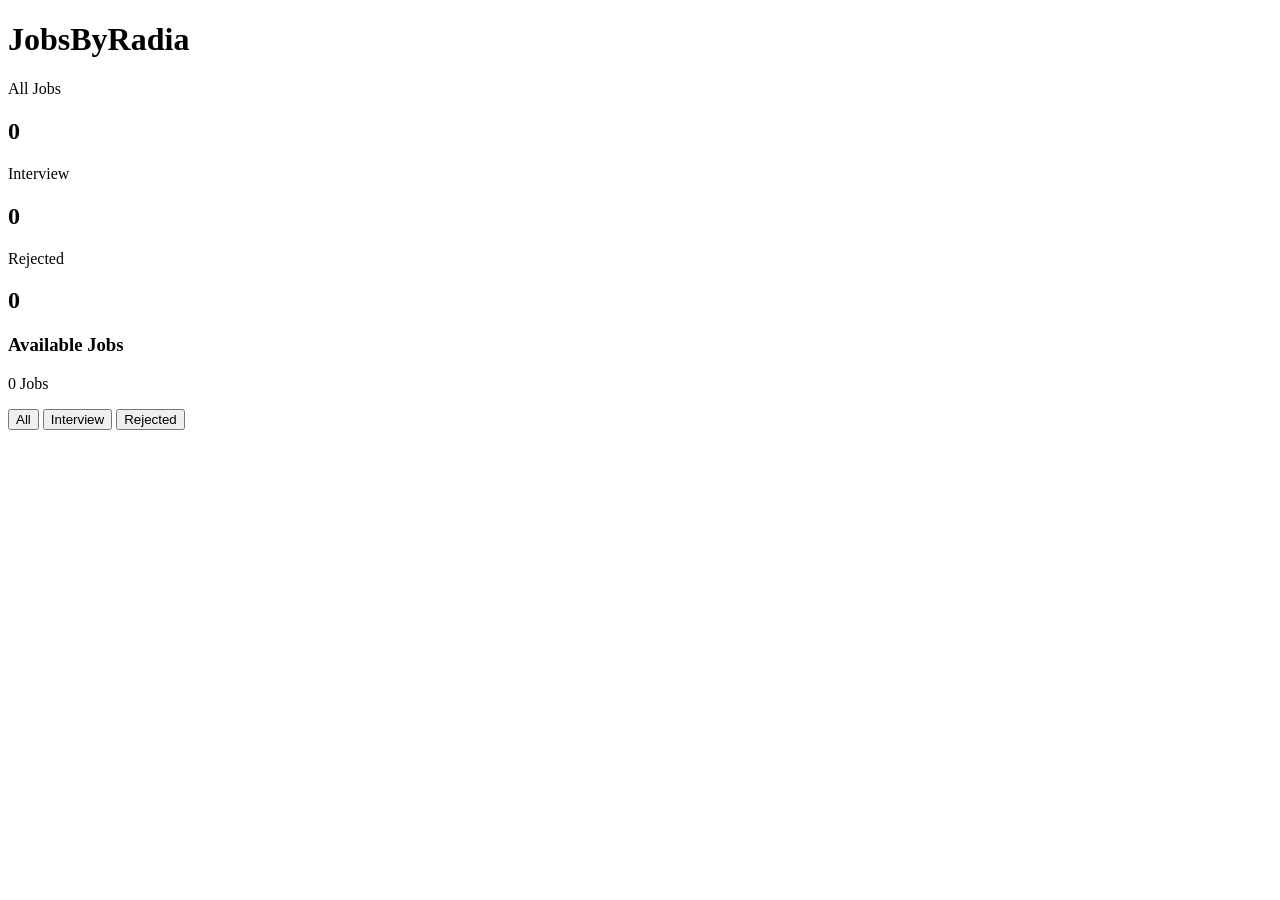
==== index.html @ d707043c "message" ====
<!DOCTYPE html>
<html>
    <head>
        <title>JobsByRadia Dashboard</title>
        <link rel="stylesheet" href="style.css">
    </head>

    <body>

        <h1 class="title">JobsByRadia</h1>
        <div class="dashboard">
            <div class="box">
                <p>All Jobs</p>
                <h2 id="allCount">0</h2>
            </div>

            <div class="box">

                <p>Interview</p>
                
                <h2 id="inter">0</h2>


            </div>

            <div class="box">
                <p>Rejected</p>
                <h2 id="reje">0</h2>


            </div>
        </div>


        <div class="jobs-header">
            <h3>Available Jobs</h3>
            <p id="jobCount">0 Jobs</p>

        </div>


        <div class="tabs">
            <button onclick="show('all', event)">All</button>

    
            <button onclick="show('interview', event)">Interview</button>
            <button onclick="show('rejected', event)">Rejected</button>
        </div>


        <div id="jobContainer"></div>
        <script src="script.js"></script>


    </body>
    
</html>
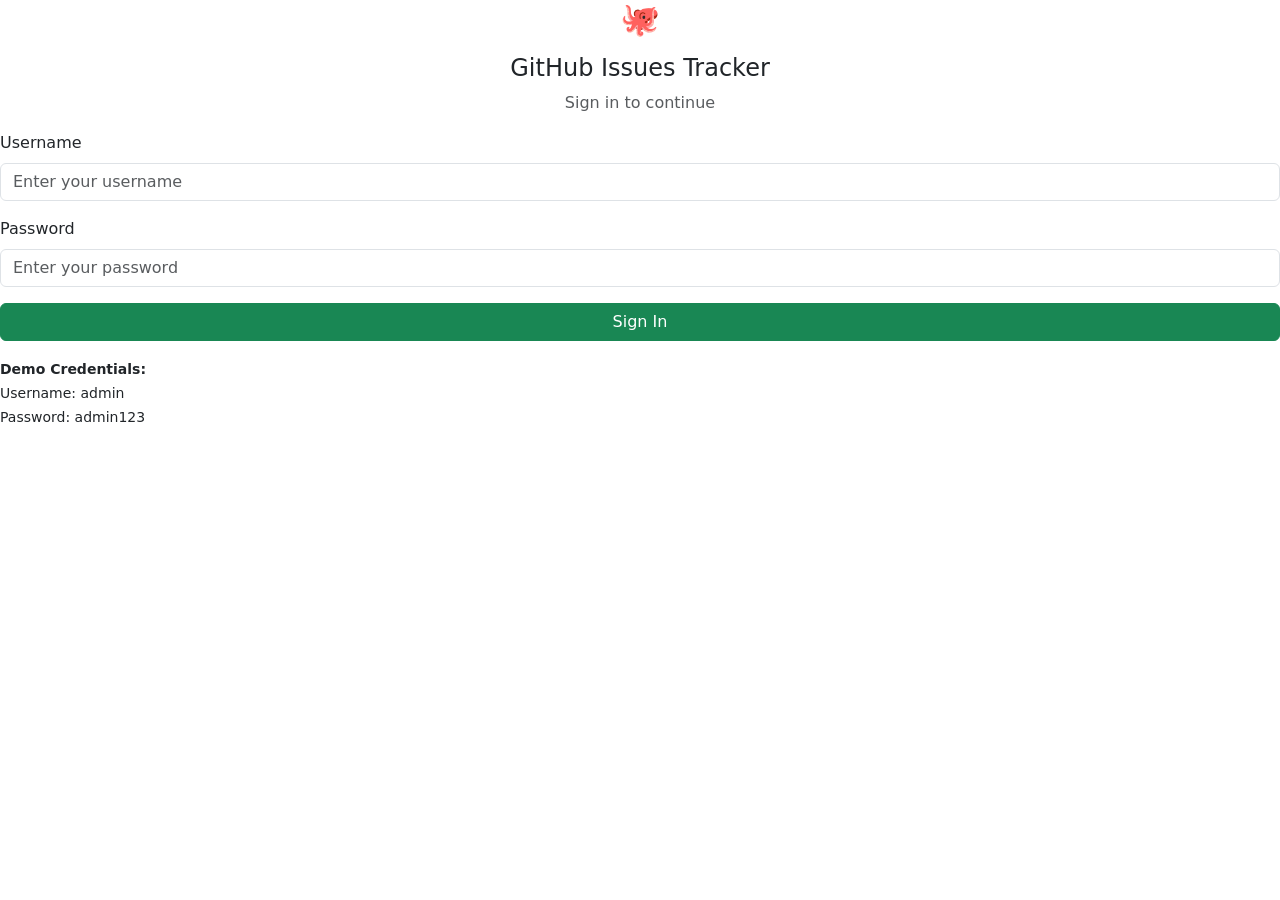
==== commit b5ce4cbc: "Update index.html" ====
--- a/index.html
+++ b/index.html
@@ -1,57 +1,58 @@
 <!DOCTYPE html>
-<html>
-    <head>
-        <title>JobsByRadia Dashboard</title>
-        <link rel="stylesheet" href="style.css">
-    </head>
+<html lang="en">
+<head>
+    <meta charset="UTF-8">
+    <meta name="viewport" content="width=device-width, initial-scale=1.0">
+    <title>Login Page</title>
+    <link rel="stylesheet" href="https://cdn.jsdelivr.net/npm/bootstrap@5.3.0/dist/css/bootstrap.min.css">
+    <link rel="stylesheet" href="style.css">
+</head>
+<body>
 
-    <body>
+    <div class="login-box">
 
-        <h1 class="title">JobsByRadia</h1>
-        <div class="dashboard">
-            <div class="box">
-                <p>All Jobs</p>
-                <h2 id="allCount">0</h2>
-            </div>
-
-            <div class="box">
-
-                <p>Interview</p>
-                
-                <h2 id="inter">0</h2>
-
-
-            </div>
-
-            <div class="box">
-                <p>Rejected</p>
-                <h2 id="reje">0</h2>
-
-
-            </div>
+        <div class="text-center mb-3">
+            <h2>🐙</h2>
         </div>
 
+        <h4 class="text-center">GitHub Issues Tracker</h4>
+        <p class="text-center text-muted">Sign in to continue</p>
 
-        <div class="jobs-header">
-            <h3>Available Jobs</h3>
-            <p id="jobCount">0 Jobs</p>
-
+        <div class="mb-3">
+            <label class="form-label">Username</label>
+            <input type="text" class="form-control" id="username" placeholder="Enter your username">
         </div>
 
-
-        <div class="tabs">
-            <button onclick="show('all', event)">All</button>
-
-    
-            <button onclick="show('interview', event)">Interview</button>
-            <button onclick="show('rejected', event)">Rejected</button>
+        <div class="mb-3">
+            <label class="form-label">Password</label>
+            <input type="password" class="form-control" id="password" placeholder="Enter your password">
         </div>
 
+        <button class="btn btn-success w-100" onclick="doLogin()">Sign In</button>
 
-        <div id="jobContainer"></div>
-        <script src="script.js"></script>
+        <p class="text-danger mt-2" id="errorMsg" style="display:none;">Wrong username or password!</p>
 
+        <div class="demo-box mt-3">
+            <small><strong>Demo Credentials:</strong></small><br>
+            <small>Username: admin</small><br>
+            <small>Password: admin123</small>
+        </div>
 
-    </body>
-    
-</html>+    </div>
+
+    <script>
+        function doLogin() {
+            let username = document.getElementById("username").value
+            let password = document.getElementById("password").value
+
+            if (username == "admin" && password == "admin123") {
+                localStorage.setItem("loggedIn", "true")
+                window.location.href = "dashboard.html"
+            } else {
+                document.getElementById("errorMsg").style.display = "block"
+            }
+        }
+    </script>
+
+</body>
+</html>
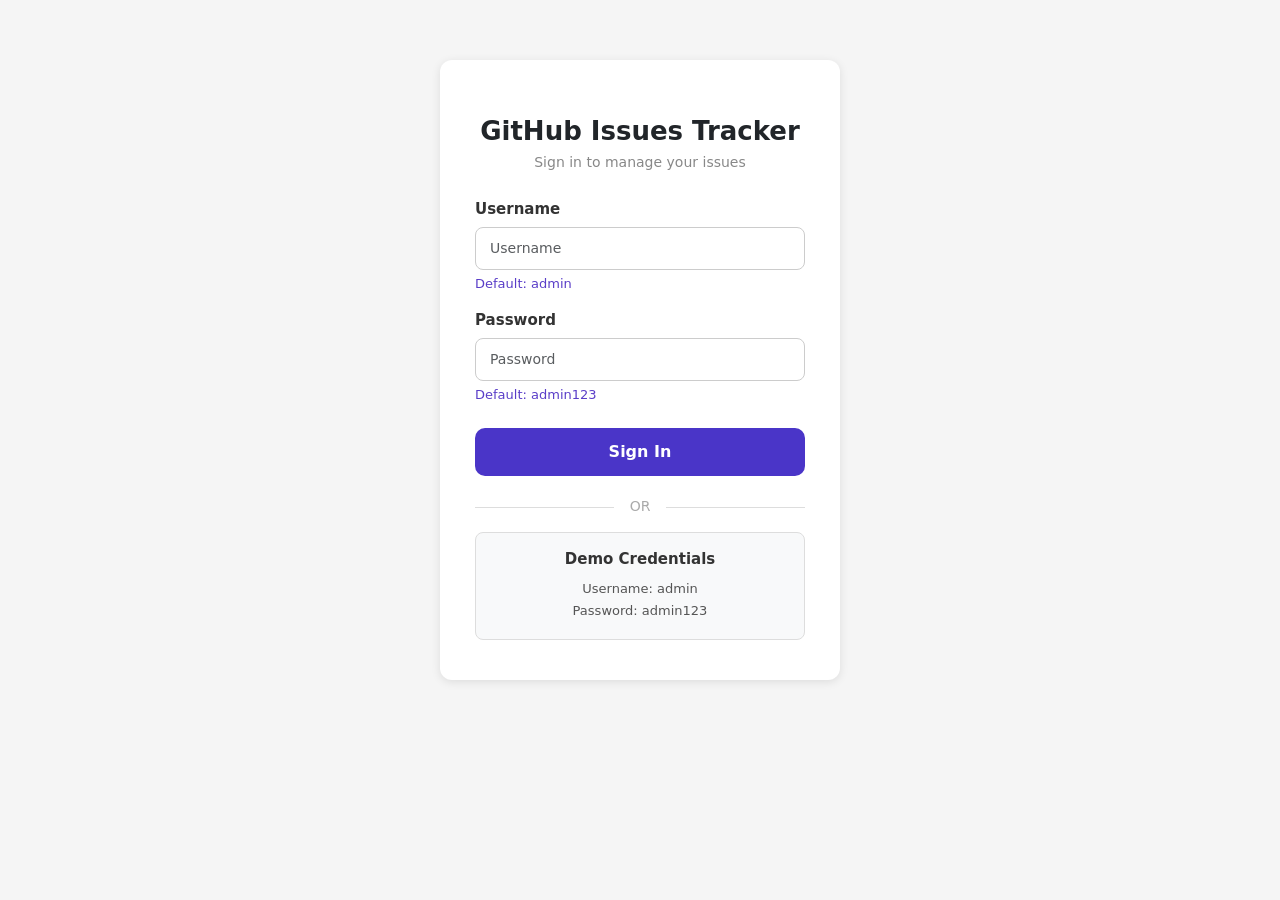
==== commit 2077018c: "Update index.html" ====
--- a/index.html
+++ b/index.html
@@ -12,38 +12,44 @@
     <div class="login-box">
 
         <div class="text-center mb-3">
-            <h2>🐙</h2>
+            <img src="logo.jpg" class="login-logo" alt="" onerror="this.style.display='none'">
         </div>
 
-        <h4 class="text-center">GitHub Issues Tracker</h4>
-        <p class="text-center text-muted">Sign in to continue</p>
+        <h3 class="text-center login-title">GitHub Issues Tracker</h3>
+        <p class="text-center login-subtitle">Sign in to manage your issues</p>
 
         <div class="mb-3">
-            <label class="form-label">Username</label>
-            <input type="text" class="form-control" id="username" placeholder="Enter your username">
+            <label class="login-label">Username</label>
+            <input type="text" class="form-control login-input" id="username" placeholder="Username">
+            <small class="default-hint">Default: admin</small>
         </div>
 
         <div class="mb-3">
-            <label class="form-label">Password</label>
-            <input type="password" class="form-control" id="password" placeholder="Enter your password">
+            <label class="login-label">Password</label>
+            <input type="password" class="form-control login-input" id="password" placeholder="Password">
+            <small class="default-hint">Default: admin123</small>
         </div>
 
-        <button class="btn btn-success w-100" onclick="doLogin()">Sign In</button>
+        <button class="btn login-btn w-100 mt-2" onclick="doLogin()">Sign In</button>
 
         <p class="text-danger mt-2" id="errorMsg" style="display:none;">Wrong username or password!</p>
 
-        <div class="demo-box mt-3">
-            <small><strong>Demo Credentials:</strong></small><br>
-            <small>Username: admin</small><br>
-            <small>Password: admin123</small>
+        <div class="or-divider">
+            <span>OR</span>
+        </div>
+
+        <div class="demo-box mt-2">
+            <p class="demo-title">Demo Credentials</p>
+            <p class="demo-info">Username: admin</p>
+            <p class="demo-info">Password: admin123</p>
         </div>
 
     </div>
 
     <script>
         function doLogin() {
-            let username = document.getElementById("username").value
-            let password = document.getElementById("password").value
+            var username = document.getElementById("username").value
+            var password = document.getElementById("password").value
 
             if (username == "admin" && password == "admin123") {
                 localStorage.setItem("loggedIn", "true")
--- a/style.css
+++ b/style.css
@@ -0,0 +1,366 @@
+/* ===== login page ===== */
+
+body {
+    background-color: #f5f5f5;
+}
+
+.login-box {
+    width: 400px;
+    background-color: white;
+    padding: 40px 35px;
+    border-radius: 12px;
+    margin: 60px auto;
+    box-shadow: 0 2px 10px rgba(0, 0, 0, 0.1);
+}
+
+/* logo image at top of login */
+.login-logo {
+    width: 80px;
+    height: 80px;
+    object-fit: contain;
+    border-radius: 50%;
+}
+
+.login-title {
+    font-weight: 800;
+    font-size: 26px;
+    margin-bottom: 5px;
+}
+
+.login-subtitle {
+    color: #888;
+    font-size: 14px;
+    margin-bottom: 25px;
+}
+
+/* bold labels like in the reference */
+.login-label {
+    font-weight: 700;
+    font-size: 15px;
+    display: block;
+    margin-bottom: 6px;
+    color: #333;
+}
+
+.login-input {
+    border: 1px solid #ccc;
+    border-radius: 8px;
+    padding: 10px 14px;
+    font-size: 14px;
+}
+
+.login-input:focus {
+    border-color: #5a3ec8;
+    box-shadow: 0 0 0 3px rgba(90, 62, 200, 0.1);
+    outline: none;
+}
+
+/* "Default: admin" text under inputs */
+.default-hint {
+    color: #5a3ec8;
+    font-size: 13px;
+    margin-top: 4px;
+    display: block;
+}
+
+/* purple sign in button */
+.login-btn {
+    background-color: #4a35c8;
+    color: white;
+    font-size: 16px;
+    padding: 12px;
+    border-radius: 10px;
+    border: none;
+    font-weight: 600;
+}
+
+.login-btn:hover {
+    background-color: #3a28a0;
+    color: white;
+}
+
+/* OR divider line */
+.or-divider {
+    text-align: center;
+    margin: 20px 0 15px 0;
+    position: relative;
+    color: #aaa;
+    font-size: 14px;
+}
+
+.or-divider::before {
+    content: "";
+    position: absolute;
+    top: 50%;
+    left: 0;
+    width: 42%;
+    height: 1px;
+    background-color: #ddd;
+}
+
+.or-divider::after {
+    content: "";
+    position: absolute;
+    top: 50%;
+    right: 0;
+    width: 42%;
+    height: 1px;
+    background-color: #ddd;
+}
+
+/* demo credentials box */
+.demo-box {
+    background-color: #f8f9fa;
+    border: 1px solid #ddd;
+    border-radius: 8px;
+    padding: 15px;
+    text-align: center;
+}
+
+.demo-title {
+    font-size: 15px;
+    font-weight: 600;
+    color: #333;
+    margin-bottom: 8px;
+}
+
+.demo-info {
+    font-size: 13px;
+    color: #555;
+    margin-bottom: 3px;
+}
+
+
+/* ===== dashboard page ===== */
+
+.tab-section {
+    background-color: white;
+    padding: 15px 20px;
+    border-radius: 8px;
+    box-shadow: 0 1px 4px rgba(0,0,0,0.1);
+}
+
+/* the white box card */
+.issue-card {
+    background-color: white;
+    border-radius: 8px;
+    padding: 15px;
+    box-shadow: 0 1px 5px rgba(0, 0, 0, 0.1);
+    cursor: pointer;
+    height: 100%;
+    border-top: 4px solid #ccc;
+}
+
+.issue-card:hover {
+    box-shadow: 0 4px 12px rgba(0, 0, 0, 0.2);
+}
+
+/* green top border for open issues */
+.open-card {
+    border-top: 4px solid #28a745 !important;
+}
+
+/* purple top border for closed issues */
+.closed-card {
+    border-top: 4px solid #6f42c1 !important;
+}
+
+.issue-card h6 {
+    font-size: 14px;
+    font-weight: bold;
+    margin-bottom: 8px;
+}
+
+.card-description {
+    font-size: 13px;
+    color: #666;
+    margin-bottom: 10px;
+    overflow: hidden;
+    display: -webkit-box;
+    -webkit-line-clamp: 2;
+    -webkit-box-orient: vertical;
+}
+
+.card-info {
+    font-size: 12px;
+    color: #888;
+    margin-bottom: 3px;
+}
+
+/* open badge - green */
+.open-badge {
+    background-color: #28a745;
+    color: white;
+    padding: 2px 10px;
+    border-radius: 12px;
+    font-size: 12px;
+}
+
+/* closed badge - purple */
+.closed-badge {
+    background-color: #6f42c1;
+    color: white;
+    padding: 2px 10px;
+    border-radius: 12px;
+    font-size: 12px;
+}
+
+/* label pills like "bug", "help wanted" */
+.label-pill {
+    background-color: #fff0f0;
+    color: #c0392b;
+    border: 1px solid #f5c6cb;
+    border-radius: 20px;
+    padding: 2px 8px;
+    font-size: 11px;
+    margin-right: 3px;
+    display: inline-block;
+    margin-bottom: 3px;
+}
+
+/* priority badges */
+.priority-pill {
+    padding: 2px 10px;
+    border-radius: 20px;
+    font-size: 11px;
+    font-weight: bold;
+    border: 1px solid;
+}
+
+.priority-high {
+    background-color: #fff0f0;
+    color: #c0392b;
+    border-color: #f5c6cb;
+}
+
+.priority-medium {
+    background-color: #fff8e1;
+    color: #d68910;
+    border-color: #ffeaa7;
+}
+
+.priority-low {
+    background-color: #f0fff4;
+    color: #27ae60;
+    border-color: #c3e6cb;
+}
+
+
+/* ===== modal redesign to match reference ===== */
+
+/* bigger title in modal header */
+.modal-title {
+    font-weight: 700;
+    font-size: 18px;
+}
+
+/* status badge styles for modal - slightly different from card badges */
+.modal-open-badge {
+    background-color: #28a745;
+    color: white;
+    padding: 5px 16px;
+    border-radius: 20px;
+    font-size: 13px;
+    font-weight: 500;
+    margin-right: 8px;
+}
+
+.modal-closed-badge {
+    background-color: #6f42c1;
+    color: white;
+    padding: 5px 16px;
+    border-radius: 20px;
+    font-size: 13px;
+    font-weight: 500;
+    margin-right: 8px;
+}
+
+/* the row with badge + opened by info */
+.modal-top-row {
+    display: flex;
+    align-items: center;
+    margin-bottom: 14px;
+    flex-wrap: wrap;
+    gap: 6px;
+}
+
+.modal-opened-info {
+    color: #666;
+    font-size: 13px;
+}
+
+/* labels row */
+.modal-labels-row {
+    margin-bottom: 14px;
+}
+
+/* label pills in modal - slightly bigger */
+.modal-label-pill {
+    background-color: #fde8e8;
+    color: #c0392b;
+    border: 1px solid #f5c6cb;
+    border-radius: 20px;
+    padding: 4px 12px;
+    font-size: 13px;
+    margin-right: 6px;
+    display: inline-block;
+}
+
+/* description text in modal */
+.modal-desc {
+    color: #666;
+    font-size: 14px;
+    line-height: 1.6;
+    margin-bottom: 18px;
+}
+
+/* gray box at bottom with assignee and priority */
+.modal-info-box {
+    background-color: #f2f3f5;
+    border-radius: 10px;
+    padding: 16px 20px;
+    display: flex;
+    gap: 40px;
+    margin-bottom: 14px;
+}
+
+.modal-info-item {
+    display: flex;
+    flex-direction: column;
+    gap: 6px;
+}
+
+.modal-info-label {
+    color: #888;
+    font-size: 13px;
+}
+
+.modal-info-value {
+    font-weight: 700;
+    font-size: 15px;
+    margin-bottom: 0;
+}
+
+/* extra info row below the box */
+.modal-extra-info {
+    display: flex;
+    justify-content: space-between;
+    font-size: 12px;
+    color: #999;
+    margin-top: 4px;
+}
+
+
+.modal-footer .btn-secondary {
+    background-color: #4a35c8;
+    border-color: #4a35c8;
+    color: white;
+    padding: 10px 30px;
+    border-radius: 10px;
+    font-weight: 500;
+}
+
+.modal-footer .btn-secondary:hover {
+    background-color: #3a28a0;
+    border-color: #3a28a0;
+}
